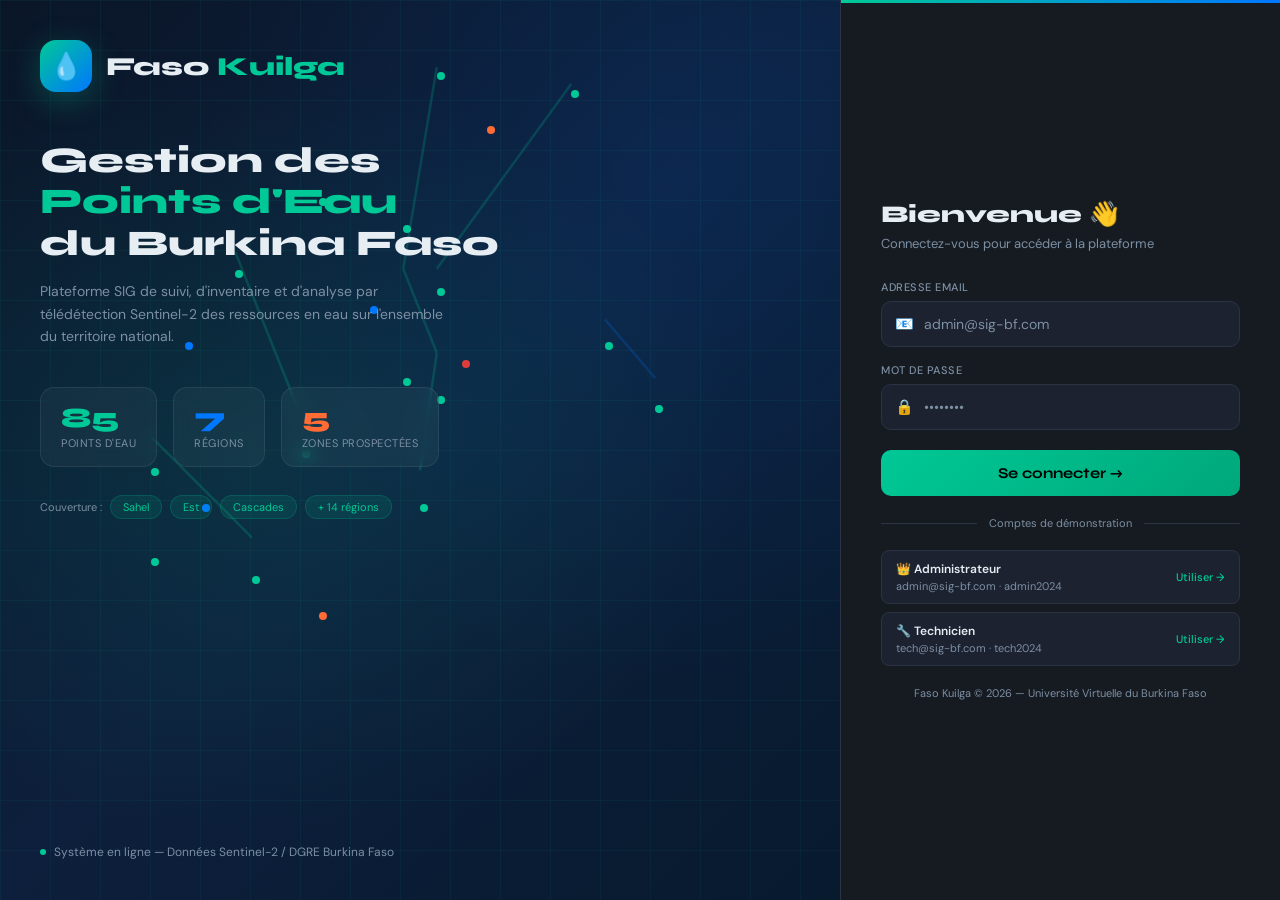
==== login.html @ 1b130097 "Initial commit - Faso Kuilga frontend" ====
<!DOCTYPE html>
<html lang="fr">
<head>
<meta charset="UTF-8"/>
<meta name="viewport" content="width=device-width, initial-scale=1.0"/>
<title>Faso Kuilga — Connexion</title>
<link href="https://fonts.googleapis.com/css2?family=Syne:wght@600;700;800&family=DM+Sans:wght@300;400;500&display=swap" rel="stylesheet"/>
<style>
:root{--bg:#0d1117;--surface:#161b22;--surface2:#1c2230;--border:#2a3444;--accent:#00c896;--danger:#e03c3c;--text:#e6edf3;--muted:#7d8fa3;}
*{box-sizing:border-box;margin:0;padding:0;}
body{font-family:"DM Sans",sans-serif;background:var(--bg);color:var(--text);min-height:100vh;display:flex;overflow:hidden;}
.left-panel{flex:1;position:relative;display:flex;flex-direction:column;justify-content:space-between;padding:40px;overflow:hidden;}
.left-bg{position:absolute;inset:0;background:linear-gradient(135deg,#0a1628 0%,#0d1f3c 50%,#071a2e 100%);}
.left-bg::after{content:"";position:absolute;inset:0;background:radial-gradient(ellipse at 30% 50%,rgba(0,200,150,.12) 0%,transparent 60%),radial-gradient(ellipse at 80% 20%,rgba(0,119,255,.10) 0%,transparent 50%);}
.grid-lines{position:absolute;inset:0;background-image:linear-gradient(rgba(0,200,150,.06) 1px,transparent 1px),linear-gradient(90deg,rgba(0,200,150,.06) 1px,transparent 1px);background-size:50px 50px;animation:gridMove 20s linear infinite;}
@keyframes gridMove{0%{background-position:0 0}100%{background-position:50px 50px}}
.map-dots{position:absolute;inset:0;}
.dot-point{position:absolute;width:8px;height:8px;border-radius:50%;animation:pulse-dot 3s ease-in-out infinite;}
.dot-point::after{content:"";position:absolute;inset:-4px;border-radius:50%;animation:ripple 3s ease-out infinite;}
@keyframes pulse-dot{0%,100%{opacity:.8;transform:scale(1)}50%{opacity:1;transform:scale(1.3)}}
@keyframes ripple{0%{box-shadow:0 0 0 0 currentColor;opacity:.6}100%{box-shadow:0 0 0 16px transparent;opacity:0}}
.connections{position:absolute;inset:0;opacity:.2;}
.left-content{position:relative;z-index:10;}
.left-bottom{position:relative;z-index:10;}
.brand{display:flex;align-items:center;gap:14px;margin-bottom:48px;}
.brand-icon{width:52px;height:52px;background:linear-gradient(135deg,#00c896,#0077ff);border-radius:16px;display:flex;align-items:center;justify-content:center;font-size:26px;box-shadow:0 8px 32px rgba(0,200,150,.3);}
.brand-name{font-family:"Syne",sans-serif;font-size:26px;font-weight:800;}
.brand-name span{color:var(--accent);}
.hero-title{font-family:"Syne",sans-serif;font-size:36px;font-weight:800;line-height:1.15;margin-bottom:16px;max-width:480px;}
.hero-title .highlight{color:var(--accent);}
.hero-sub{font-size:14px;color:var(--muted);line-height:1.6;max-width:420px;margin-bottom:40px;}
.stats-row{display:flex;gap:16px;flex-wrap:wrap;}
.stat-box{background:rgba(255,255,255,.04);border:1px solid rgba(255,255,255,.08);border-radius:14px;padding:16px 20px;backdrop-filter:blur(10px);}
.stat-num{font-family:"Syne",sans-serif;font-size:28px;font-weight:800;color:var(--accent);line-height:1;}
.stat-num.blue{color:#0077ff;}
.stat-num.orange{color:#ff6b35;}
.stat-label{font-size:11px;color:var(--muted);margin-top:4px;text-transform:uppercase;letter-spacing:.5px;}
.regions-badge{display:flex;align-items:center;gap:8px;margin-top:28px;flex-wrap:wrap;}
.region-tag{background:rgba(0,200,150,.1);border:1px solid rgba(0,200,150,.2);border-radius:20px;padding:4px 12px;font-size:11px;color:var(--accent);}
.left-footer{display:flex;align-items:center;gap:8px;font-size:12px;color:var(--muted);}
.left-footer .dot{width:6px;height:6px;border-radius:50%;background:var(--accent);animation:blink 2s ease-in-out infinite;}
@keyframes blink{0%,100%{opacity:1}50%{opacity:.3}}
.right-panel{width:440px;flex-shrink:0;background:var(--surface);display:flex;align-items:center;justify-content:center;padding:40px;border-left:1px solid var(--border);position:relative;}
.right-panel::before{content:"";position:absolute;top:0;left:0;right:0;height:3px;background:linear-gradient(90deg,#00c896,#0077ff,#00c896);background-size:200%;animation:shimmer 3s linear infinite;}
@keyframes shimmer{0%{background-position:0%}100%{background-position:200%}}
.login-box{width:100%;}
.login-header{margin-bottom:28px;}
.login-header h2{font-family:"Syne",sans-serif;font-size:24px;font-weight:800;margin-bottom:6px;}
.login-header p{font-size:13px;color:var(--muted);}
.form-group{margin-bottom:16px;}
.form-group label{font-size:11px;color:var(--muted);display:block;margin-bottom:7px;text-transform:uppercase;letter-spacing:.5px;font-weight:500;}
.input-wrap{position:relative;}
.input-wrap .icon{position:absolute;left:14px;top:50%;transform:translateY(-50%);font-size:15px;pointer-events:none;}
.form-group input{width:100%;padding:13px 14px 13px 42px;background:var(--surface2);border:1px solid var(--border);border-radius:10px;color:var(--text);font-family:"DM Sans",sans-serif;font-size:14px;outline:none;transition:.2s;}
.form-group input:focus{border-color:var(--accent);box-shadow:0 0 0 3px rgba(0,200,150,.1);}
.form-group input::placeholder{color:var(--muted);}
.btn-login{width:100%;padding:14px;background:linear-gradient(135deg,#00c896,#00a87a);color:#000;border:none;border-radius:10px;font-family:"Syne",sans-serif;font-size:15px;font-weight:700;cursor:pointer;transition:.2s;margin-top:4px;}
.btn-login:hover{transform:translateY(-2px);box-shadow:0 8px 24px rgba(0,200,150,.3);}
.btn-login:disabled{opacity:.6;cursor:not-allowed;transform:none;box-shadow:none;}
.error-msg{background:rgba(224,60,60,.1);border:1px solid rgba(224,60,60,.25);border-radius:8px;padding:10px 14px;font-size:13px;color:var(--danger);margin-bottom:16px;display:none;align-items:center;gap:8px;}
.divider{display:flex;align-items:center;gap:12px;margin:20px 0;}
.divider-line{flex:1;height:1px;background:var(--border);}
.divider-text{font-size:11px;color:var(--muted);white-space:nowrap;}
.demo-item{display:flex;justify-content:space-between;align-items:center;background:var(--surface2);border:1px solid var(--border);border-radius:8px;padding:10px 14px;margin-bottom:8px;cursor:pointer;transition:.2s;}
.demo-item:hover{border-color:var(--accent);background:rgba(0,200,150,.05);}
.demo-role{font-size:12px;font-weight:600;}
.demo-creds{font-size:11px;color:var(--muted);margin-top:2px;}
.demo-use{font-size:11px;color:var(--accent);font-weight:500;}
.loader{display:inline-block;width:16px;height:16px;border:2px solid rgba(0,0,0,.3);border-top-color:#000;border-radius:50%;animation:spin .6s linear infinite;vertical-align:middle;margin-right:6px;}
@keyframes spin{to{transform:rotate(360deg)}}
.login-footer{margin-top:20px;text-align:center;font-size:11px;color:var(--muted);}
@media(max-width:800px){.left-panel{display:none;}.right-panel{width:100%;border:none;}}
</style>
</head>
<body>
<div class="left-panel">
  <div class="left-bg"></div>
  <div class="grid-lines"></div>
  <div class="map-dots">
    <div class="dot-point" style="top:8%;left:52%;background:#00c896;color:#00c896;animation-delay:0s"></div>
    <div class="dot-point" style="top:10%;left:68%;background:#00c896;color:#00c896;animation-delay:.5s"></div>
    <div class="dot-point" style="top:14%;left:58%;background:#ff6b35;color:#ff6b35;animation-delay:1s"></div>
    <div class="dot-point" style="top:22%;left:38%;background:#00c896;color:#00c896;animation-delay:.3s"></div>
    <div class="dot-point" style="top:25%;left:48%;background:#00c896;color:#00c896;animation-delay:.8s"></div>
    <div class="dot-point" style="top:32%;left:52%;background:#00c896;color:#00c896;animation-delay:.2s"></div>
    <div class="dot-point" style="top:34%;left:44%;background:#0077ff;color:#0077ff;animation-delay:1.2s"></div>
    <div class="dot-point" style="top:30%;left:28%;background:#00c896;color:#00c896;animation-delay:.6s"></div>
    <div class="dot-point" style="top:38%;left:22%;background:#0077ff;color:#0077ff;animation-delay:.9s"></div>
    <div class="dot-point" style="top:42%;left:48%;background:#00c896;color:#00c896;animation-delay:0.1s"></div>
    <div class="dot-point" style="top:44%;left:52%;background:#00c896;color:#00c896;animation-delay:.7s"></div>
    <div class="dot-point" style="top:40%;left:55%;background:#e03c3c;color:#e03c3c;animation-delay:1.5s"></div>
    <div class="dot-point" style="top:38%;left:72%;background:#00c896;color:#00c896;animation-delay:.4s"></div>
    <div class="dot-point" style="top:45%;left:78%;background:#00c896;color:#00c896;animation-delay:1.1s"></div>
    <div class="dot-point" style="top:52%;left:18%;background:#00c896;color:#00c896;animation-delay:.5s"></div>
    <div class="dot-point" style="top:56%;left:24%;background:#0077ff;color:#0077ff;animation-delay:1.3s"></div>
    <div class="dot-point" style="top:50%;left:36%;background:#00c896;color:#00c896;animation-delay:.2s"></div>
    <div class="dot-point" style="top:56%;left:50%;background:#00c896;color:#00c896;animation-delay:.8s"></div>
    <div class="dot-point" style="top:64%;left:30%;background:#00c896;color:#00c896;animation-delay:.3s"></div>
    <div class="dot-point" style="top:68%;left:38%;background:#ff6b35;color:#ff6b35;animation-delay:1.0s"></div>
    <div class="dot-point" style="top:62%;left:18%;background:#00c896;color:#00c896;animation-delay:.6s"></div>
  </div>
  <svg class="connections" viewBox="0 0 100 100" preserveAspectRatio="none">
    <line x1="52" y1="8" x2="48" y2="32" stroke="#00c896" stroke-width="0.3"/>
    <line x1="68" y1="10" x2="52" y2="32" stroke="#00c896" stroke-width="0.3"/>
    <line x1="48" y1="32" x2="52" y2="42" stroke="#00c896" stroke-width="0.3"/>
    <line x1="28" y1="30" x2="36" y2="50" stroke="#00c896" stroke-width="0.3"/>
    <line x1="52" y1="42" x2="50" y2="56" stroke="#00c896" stroke-width="0.3"/>
    <line x1="72" y1="38" x2="78" y2="45" stroke="#0077ff" stroke-width="0.3"/>
    <line x1="18" y1="52" x2="30" y2="64" stroke="#00c896" stroke-width="0.3"/>
  </svg>
  <div class="left-content">
    <div class="brand">
      <div class="brand-icon">💧</div>
      <div class="brand-name">Faso <span>Kuilga</span></div>
    </div>
    <div class="hero-title">Gestion des<br><span class="highlight">Points d'Eau</span><br>du Burkina Faso</div>
    <div class="hero-sub">Plateforme SIG de suivi, d'inventaire et d'analyse par télédétection Sentinel-2 des ressources en eau sur l'ensemble du territoire national.</div>
    <div class="stats-row">
      <div class="stat-box"><div class="stat-num" id="anim-points">0</div><div class="stat-label">Points d'eau</div></div>
      <div class="stat-box"><div class="stat-num blue" id="anim-regions">0</div><div class="stat-label">Régions</div></div>
      <div class="stat-box"><div class="stat-num orange" id="anim-zones">0</div><div class="stat-label">Zones prospectées</div></div>
    </div>
    <div class="regions-badge">
      <span style="font-size:11px;color:var(--muted)">Couverture :</span>
      <span class="region-tag">Sahel</span>
      <span class="region-tag">Est</span>
      <span class="region-tag">Cascades</span>
      <span class="region-tag">+ 14 régions</span>
    </div>
  </div>
  <div class="left-bottom">
    <div class="left-footer">
      <div class="dot"></div>
      Système en ligne — Données Sentinel-2 / DGRE Burkina Faso
    </div>
  </div>
</div>
<div class="right-panel">
  <div class="login-box">
    <div class="login-header">
      <h2>Bienvenue 👋</h2>
      <p>Connectez-vous pour accéder à la plateforme</p>
    </div>
    <div class="error-msg" id="error-msg">❌ <span id="error-text">Email ou mot de passe incorrect</span></div>
    <div class="form-group">
      <label>Adresse email</label>
      <div class="input-wrap">
        <span class="icon">📧</span>
        <input type="email" id="email" placeholder="admin@sig-bf.com" onkeydown="if(event.key==='Enter')login()"/>
      </div>
    </div>
    <div class="form-group">
      <label>Mot de passe</label>
      <div class="input-wrap">
        <span class="icon">🔒</span>
        <input type="password" id="password" placeholder="••••••••" onkeydown="if(event.key==='Enter')login()"/>
      </div>
    </div>
    <button class="btn-login" id="btn-login" onclick="login()">Se connecter →</button>
    <div class="divider">
      <div class="divider-line"></div>
      <div class="divider-text">Comptes de démonstration</div>
      <div class="divider-line"></div>
    </div>
    <div class="demo-item" onclick="fillDemo('admin@sig-bf.com','admin2024')">
      <div><div class="demo-role">👑 Administrateur</div><div class="demo-creds">admin@sig-bf.com · admin2024</div></div>
      <div class="demo-use">Utiliser →</div>
    </div>
    <div class="demo-item" onclick="fillDemo('tech@sig-bf.com','tech2024')">
      <div><div class="demo-role">🔧 Technicien</div><div class="demo-creds">tech@sig-bf.com · tech2024</div></div>
      <div class="demo-use">Utiliser →</div>
    </div>
    <div class="login-footer">Faso Kuilga © 2026 — Université Virtuelle du Burkina Faso</div>
  </div>
</div>
<script>
const API="/api";
if(localStorage.getItem("user")) window.location.href="index.html";
function animCount(id,target,duration){
  let start=0;const step=target/(duration/16);const el=document.getElementById(id);
  const timer=setInterval(()=>{start=Math.min(start+step,target);el.textContent=Math.round(start);if(start>=target)clearInterval(timer);},16);
}
window.addEventListener("load",()=>{
  setTimeout(()=>{animCount("anim-points",181,1500);},300);
  setTimeout(()=>{animCount("anim-regions",17,1000);},600);
  setTimeout(()=>{animCount("anim-zones",62,1200);},900);
});
function fillDemo(email,pwd){
  document.getElementById("email").value=email;
  document.getElementById("password").value=pwd;
}
async function login(){
  const email=document.getElementById("email").value.trim();
  const pwd=document.getElementById("password").value;
  if(!email||!pwd){showError("Veuillez remplir tous les champs");return;}
  const btn=document.getElementById("btn-login");
  btn.disabled=true;btn.innerHTML="<span class='loader'></span>Connexion...";
  document.getElementById("error-msg").style.display="none";
  try{
    const res=await fetch(API+"/login",{method:"POST",headers:{"Content-Type":"application/json"},body:JSON.stringify({email,mot_de_passe:pwd})});
    if(!res.ok){showError("Email ou mot de passe incorrect");btn.disabled=false;btn.innerHTML="Se connecter →";return;}
    const user=await res.json();
    localStorage.setItem("user",JSON.stringify(user));
    btn.innerHTML="✅ Connexion réussie...";
    setTimeout(()=>{window.location.href="index.html";},600);
  }catch(e){showError("Impossible de contacter le serveur");btn.disabled=false;btn.innerHTML="Se connecter →";}
}
function showError(msg){
  const el=document.getElementById("error-msg");
  document.getElementById("error-text").textContent=msg;
  el.style.display="flex";
}
</script>
</body>
</html>
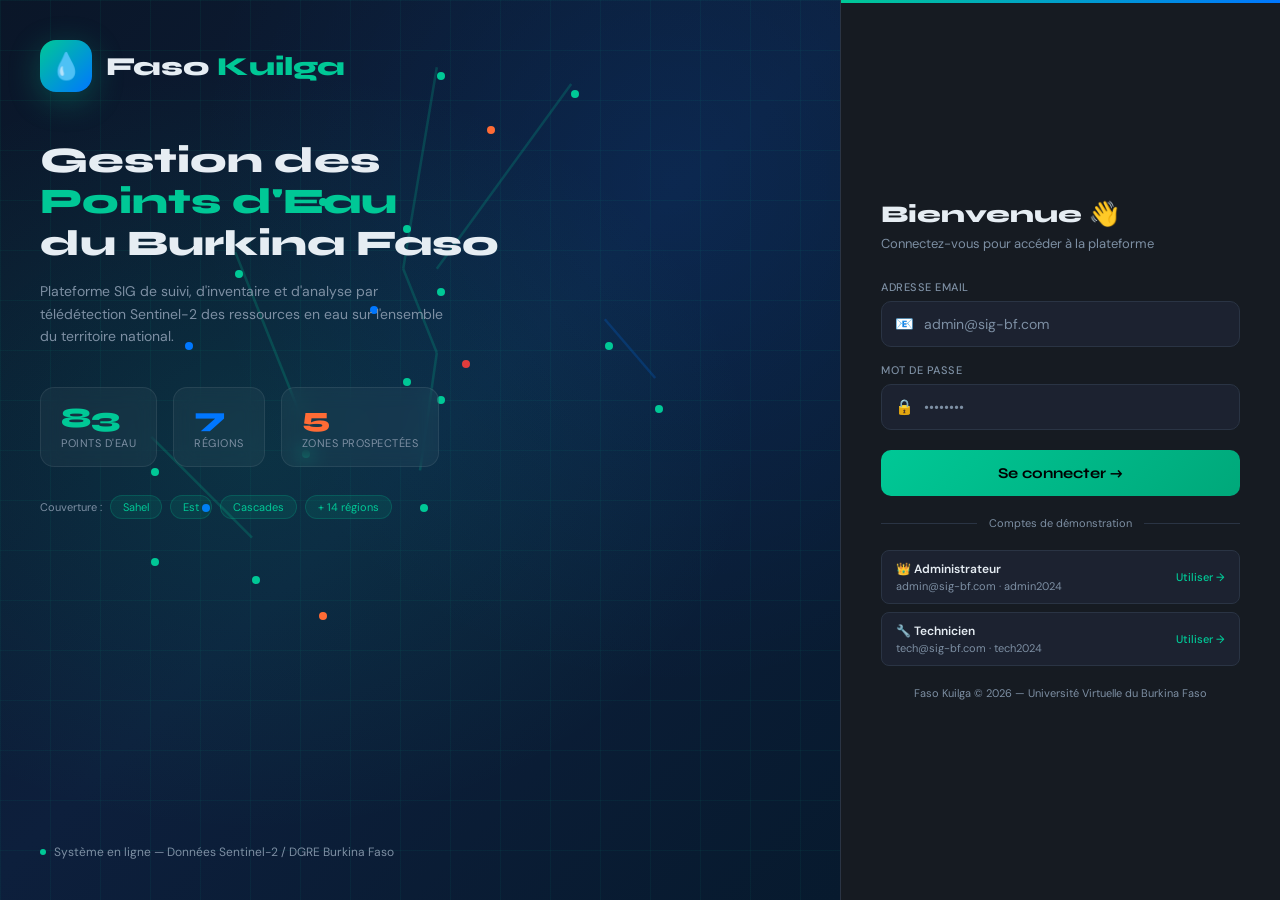
==== commit 16db7909: "Fix API URL in login page for production" ====
--- a/login.html
+++ b/login.html
@@ -174,7 +174,7 @@
   </div>
 </div>
 <script>
-const API="/api";
+const API = window.location.hostname === "localhost" ? "/api" : "https://faso-kuilga-backend.onrender.com/api";
 if(localStorage.getItem("user")) window.location.href="index.html";
 function animCount(id,target,duration){
   let start=0;const step=target/(duration/16);const el=document.getElementById(id);
